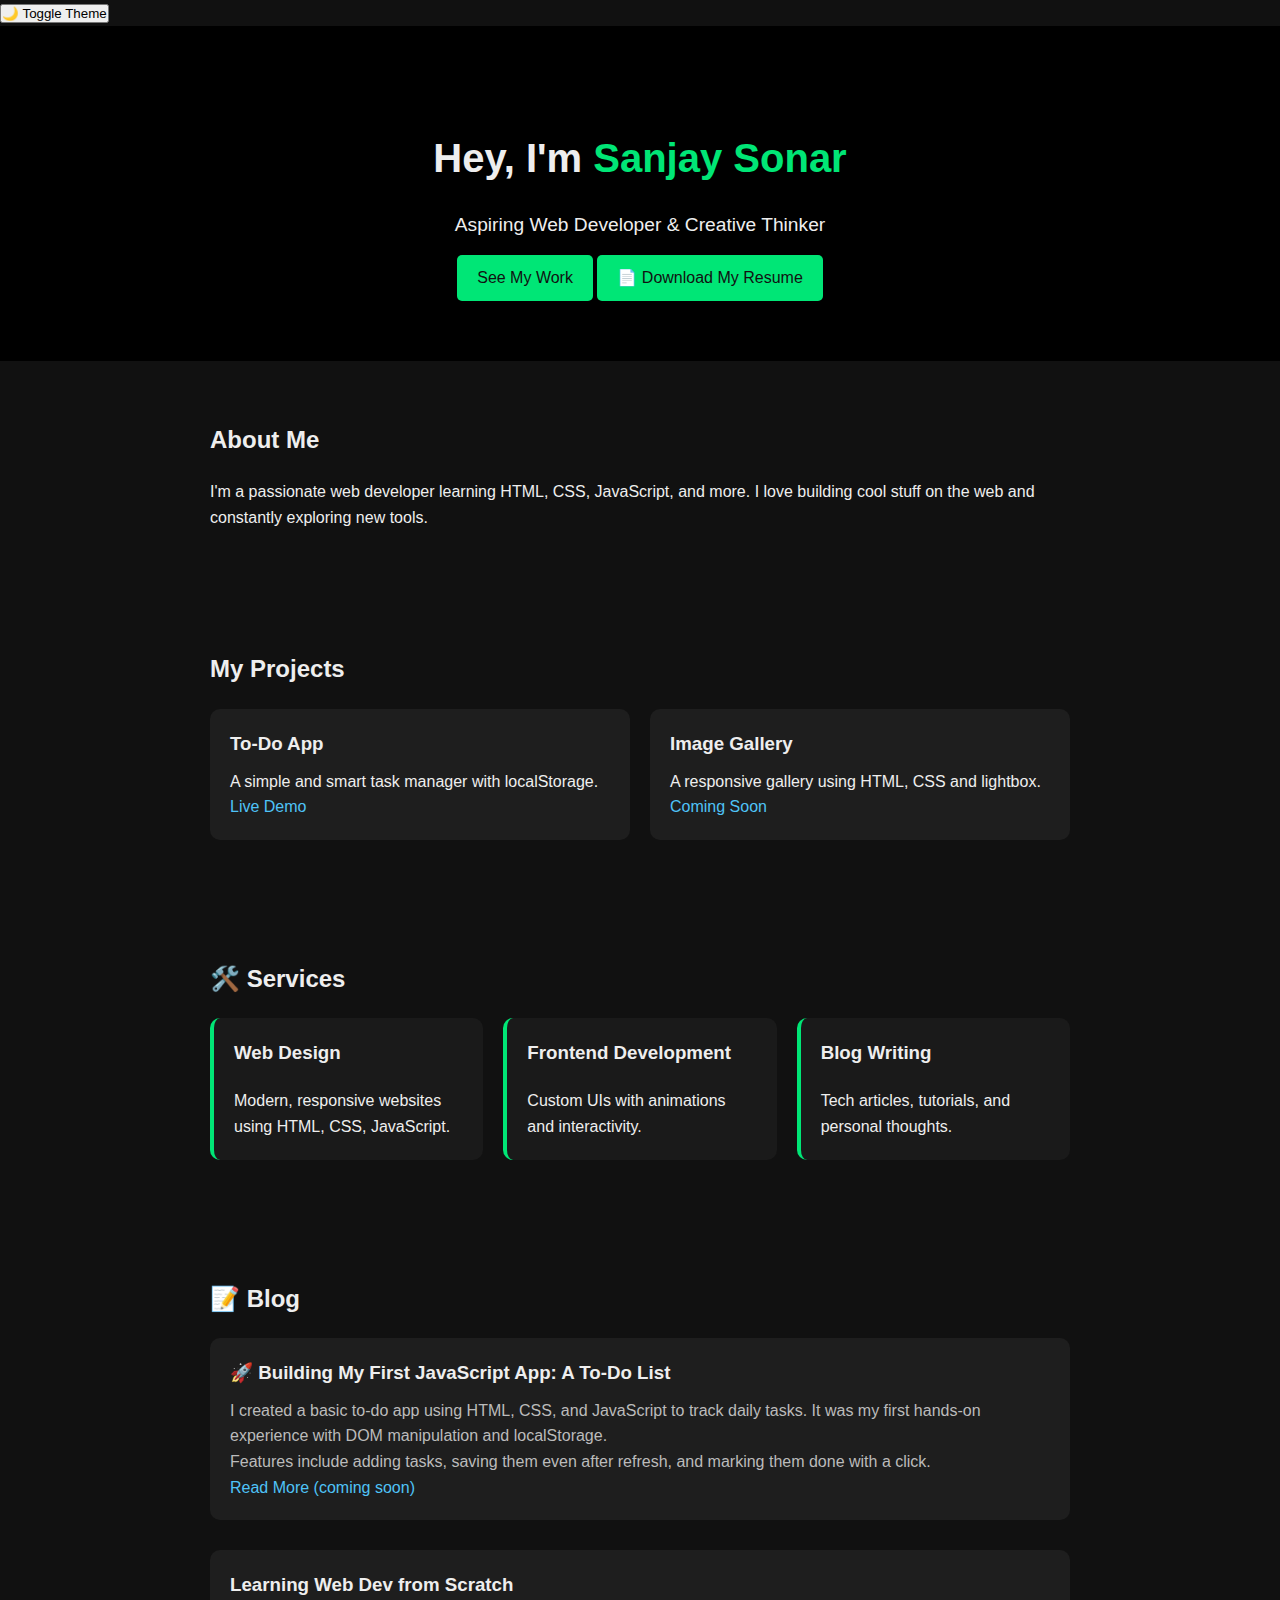
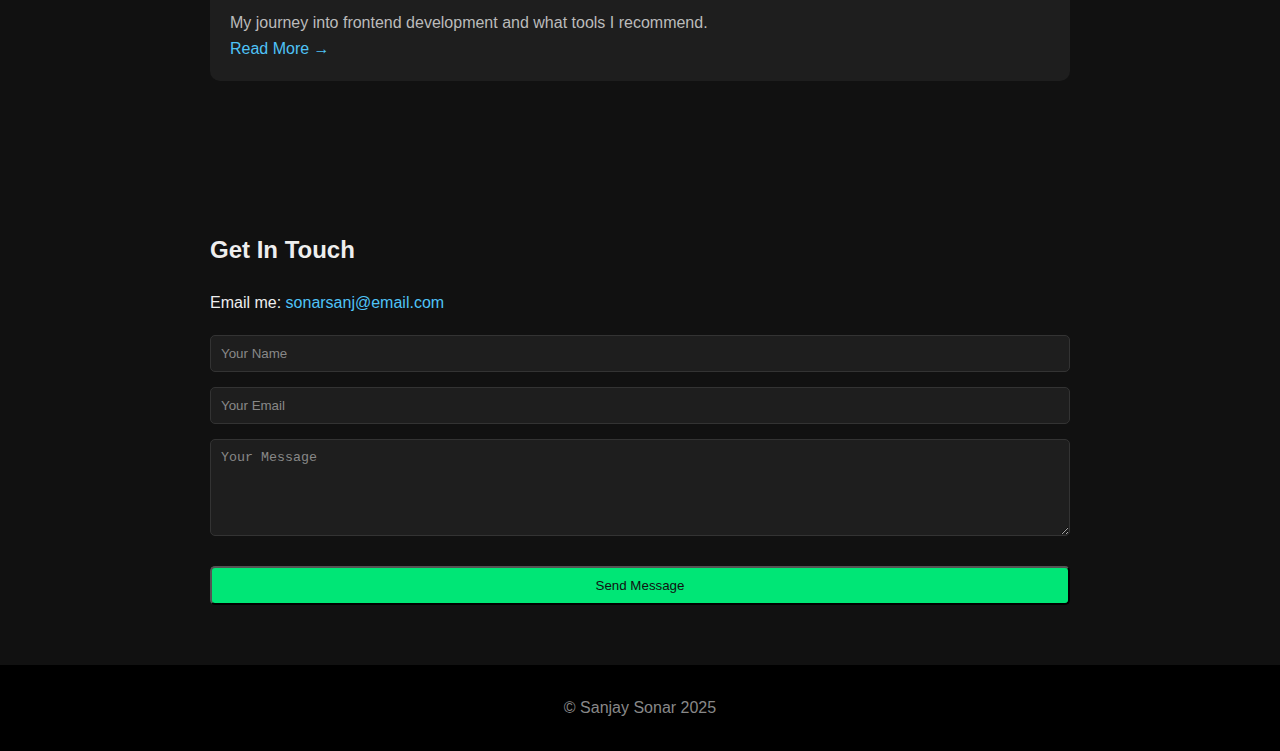
==== index.html @ 26059130 "Update index.html" ====
<!DOCTYPE html>
<html lang="en">
<head>
  <meta charset="UTF-8" />
  <meta name="viewport" content="width=device-width, initial-scale=1.0" />
  <title>Sanjay Sonar | Portfolio</title>
  <link rel="stylesheet" href="style.css" />
</head>
<body>
  <button id="theme-toggle">🌙 Toggle Theme</button>

  <!-- 🔥 Hero Section -->
  <header class="hero">
    <h1>Hey, I'm <span class="highlight">Sanjay Sonar</span></h1>
    <p>Aspiring Web Developer & Creative Thinker</p>
    <a href="#projects" class="btn">See My Work</a>
    <a href="file:///C:/Users/suzay/Downloads/My%20resume.pdf" class="btn" download>📄 Download My Resume</a>
  </header>

  <!-- 🧑‍💻 About Section -->
  <section id="about" class="section">
    <h2>About Me</h2>
    <p>
      I'm a passionate web developer learning HTML, CSS, JavaScript, and more. I love building cool stuff on the web and constantly exploring new tools.
    </p>
  </section>

  <!-- 💼 Projects Section -->
  <section id="projects" class="section">
    <h2>My Projects</h2>
    <div class="project-grid">
      <div class="project-card">
        <h3>To-Do App</h3>
        <p>A simple and smart task manager with localStorage.</p>
        <a href="todo-app/index.html" target="_blank">Live Demo</a>
      </div>
      <div class="project-card">
        <h3>Image Gallery</h3>
        <p>A responsive gallery using HTML, CSS and lightbox.</p>
        <a href="#">Coming Soon</a>
      </div>
    </div>
  </section>

  <!-- 🛠️ Services Section -->
  <section id="services" class="section">
    <h2>🛠️ Services</h2>
    <div class="services">
      <div class="service-card">
        <h3>Web Design</h3>
        <p>Modern, responsive websites using HTML, CSS, JavaScript.</p>
      </div>
      <div class="service-card">
        <h3>Frontend Development</h3>
        <p>Custom UIs with animations and interactivity.</p>
      </div>
      <div class="service-card">
        <h3>Blog Writing</h3>
        <p>Tech articles, tutorials, and personal thoughts.</p>
      </div>
    </div>
  </section>

  <!-- 📝 Blog Section -->
  <section id="blog" class="section">
    <h2>📝 Blog</h2>

    <div class="blog-post">
      <h3>🚀 Building My First JavaScript App: A To-Do List</h3>
      <p>
        I created a basic to-do app using HTML, CSS, and JavaScript to track daily tasks. It was my first hands-on experience with DOM manipulation and localStorage.
      </p>
      <p>
        Features include adding tasks, saving them even after refresh, and marking them done with a click.
      </p>
      <a href="#">Read More (coming soon)</a>
    </div>

    <div class="blog-post">
      <h3>Learning Web Dev from Scratch</h3>
      <p>My journey into frontend development and what tools I recommend.</p>
      <a href="#">Read More →</a>
    </div>
  </section>

  <!-- 📬 Contact Section -->
  <section id="contact" class="section">
    <h2>Get In Touch</h2>
    <p>Email me: <a href="mailto:sonarsanj@email.com">sonarsanj@email.com</a></p>
    <form action="https://formsubmit.co/sonarsanj@email.com" method="POST">
      <input type="text" name="name" placeholder="Your Name" required>
      <input type="email" name="email" placeholder="Your Email" required>
      <textarea name="message" placeholder="Your Message" rows="5" required></textarea>
      <button type="submit" class="btn">Send Message</button>
    </form>
  </section>

  <!-- Footer -->
  <footer>
    <p>© Sanjay Sonar 2025</p>
  </footer>

  <!-- 🔄 Dark Mode Script -->
  <script>
    const toggleBtn = document.getElementById("theme-toggle");
    toggleBtn.addEventListener("click", () => {
      document.body.classList.toggle("dark-mode");
    });
  </script>
</body>
</html>
---- style.css ----
/* Reset & Base Styles */
* {
  margin: 0;
  padding: 0;
  box-sizing: border-box;
}
body {
  font-family: 'Segoe UI', sans-serif;
  background-color: #111;
  color: #eee;
  line-height: 1.6;
}
a {
  color: #4fc3f7;
  text-decoration: none;
}
a:hover {
  color: #81d4fa;
}

/* Reusable Classes */
.section {
  padding: 60px 20px;
  max-width: 900px;
  margin: auto;
}
h1, h2, h3 {
  margin-bottom: 20px;
}
.highlight {
  color: #00e676;
}
.btn {
  display: inline-block;
  background: #00e676;
  color: #111;
  padding: 10px 20px;
  border-radius: 5px;
  margin-top: 15px;
}
.btn:hover {
  background: #1de9b6;
}

/* Hero Section */
.hero {
  text-align: center;
  padding: 100px 20px 60px;
  background: #000;
}
.hero h1 {
  font-size: 2.5rem;
}
.hero p {
  font-size: 1.2rem;
  margin-top: 10px;
}

/* Project Section */
.project-grid {
  display: grid;
  gap: 20px;
  grid-template-columns: repeat(auto-fit, minmax(250px, 1fr));
}
.project-card {
  background: #1e1e1e;
  padding: 20px;
  border-radius: 10px;
  transition: 0.3s ease;
}
.project-card:hover {
  background: #2e2e2e;
}
.project-card h3 {
  margin-bottom: 10px;
}

/* Services Section */
.services {
  display: grid;
  gap: 20px;
  grid-template-columns: repeat(auto-fit, minmax(250px, 1fr));
}
.service-card {
  background: #1a1a1a;
  padding: 20px;
  border-radius: 10px;
  border-left: 4px solid #00e676;
}

/* Blog Section */
.blog-post {
  margin-bottom: 30px;
  padding: 20px;
  background: #1e1e1e;
  border-radius: 10px;
}
.blog-post h3 {
  margin-bottom: 10px;
}
.blog-post p {
  color: #bbb;
}

/* Contact + Footer */
footer {
  background: #000;
  padding: 30px;
  text-align: center;
  color: #888;
}
form {
  display: flex;
  flex-direction: column;
  gap: 15px;
  margin-top: 20px;
}
input, textarea {
  padding: 10px;
  background: #1e1e1e;
  color: #fff;
  border: 1px solid #333;
  border-radius: 5px;
}
input::placeholder, textarea::placeholder {
  color: #888;
}
body.dark-mode {
  background-color: #111;
  color: #eee;
}

.dark-mode a {
  color: #4fc3f7;
}

.dark-mode .btn {
  background-color: #333;
  color: white;
}

.dark-mode .project-card,
.dark-mode .service-card,
.dark-mode .blog-post {
  background-color: #222;
  border-color: #333;
}
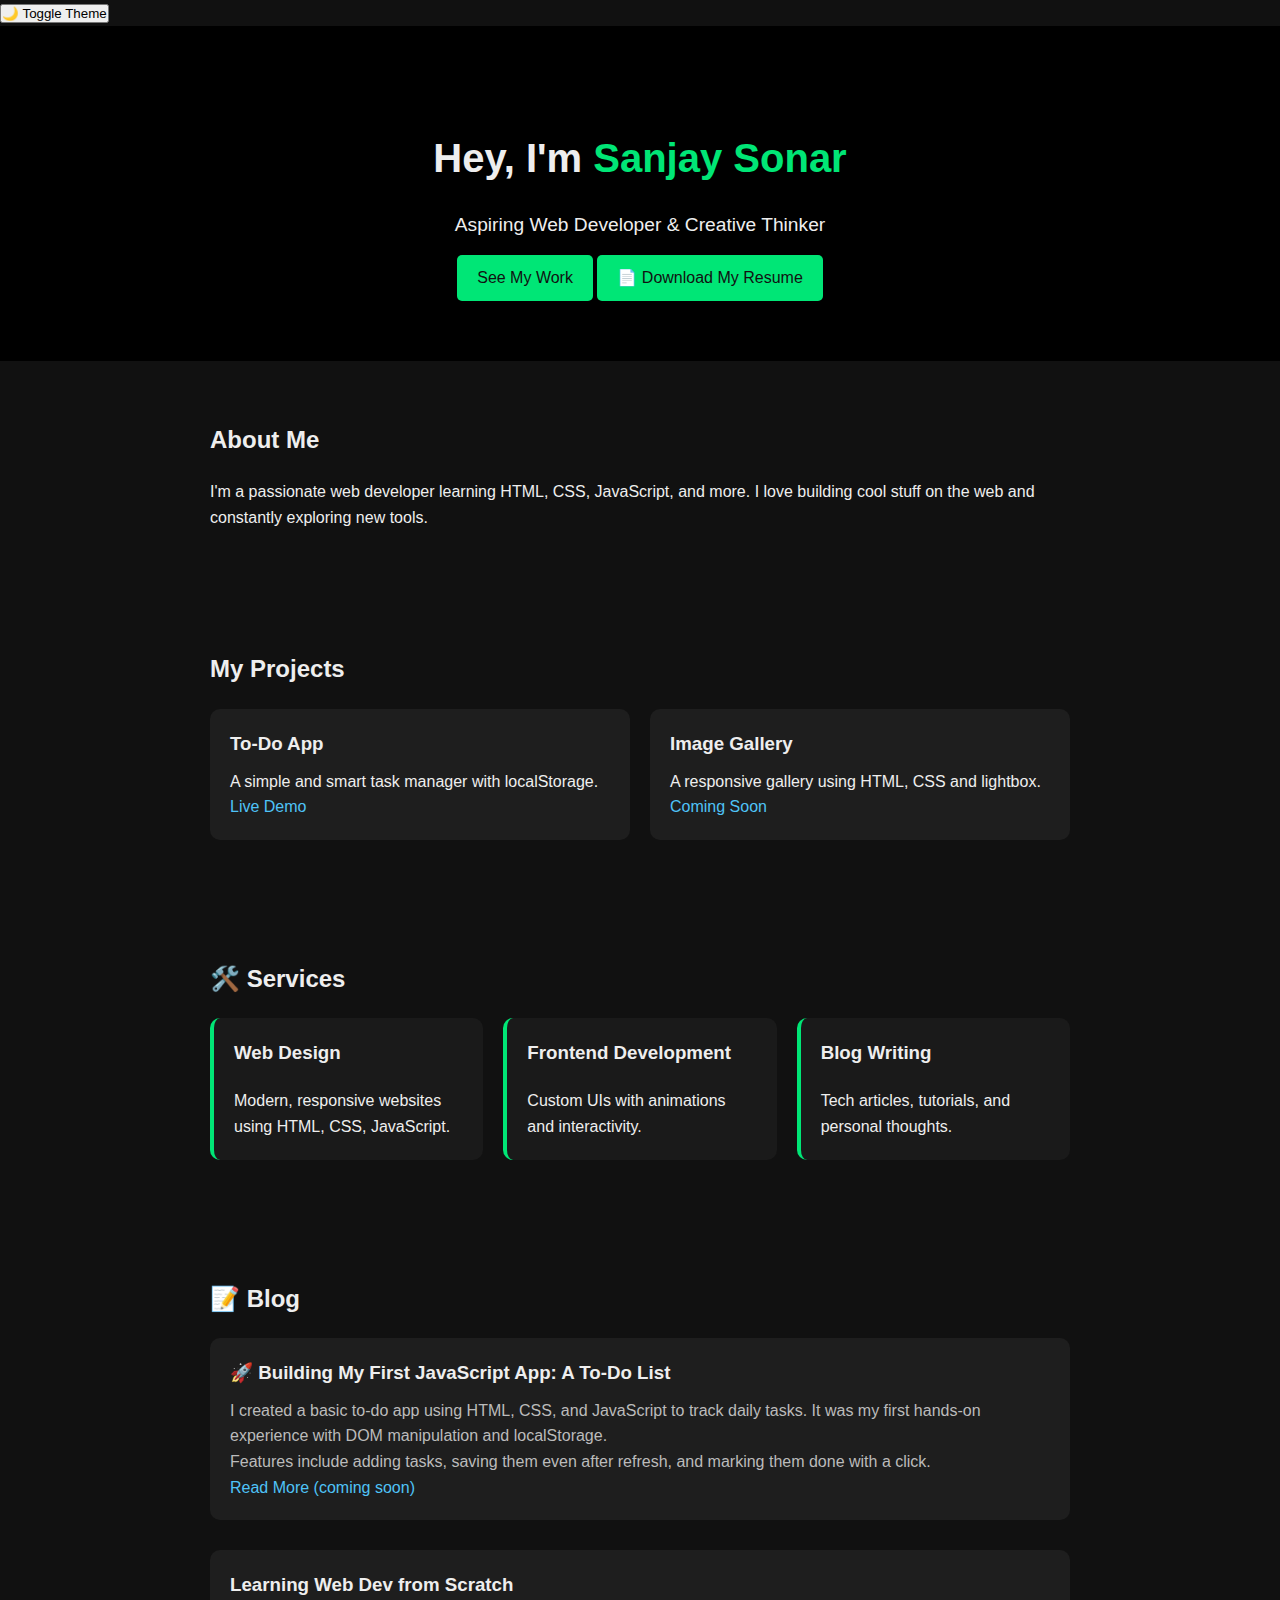
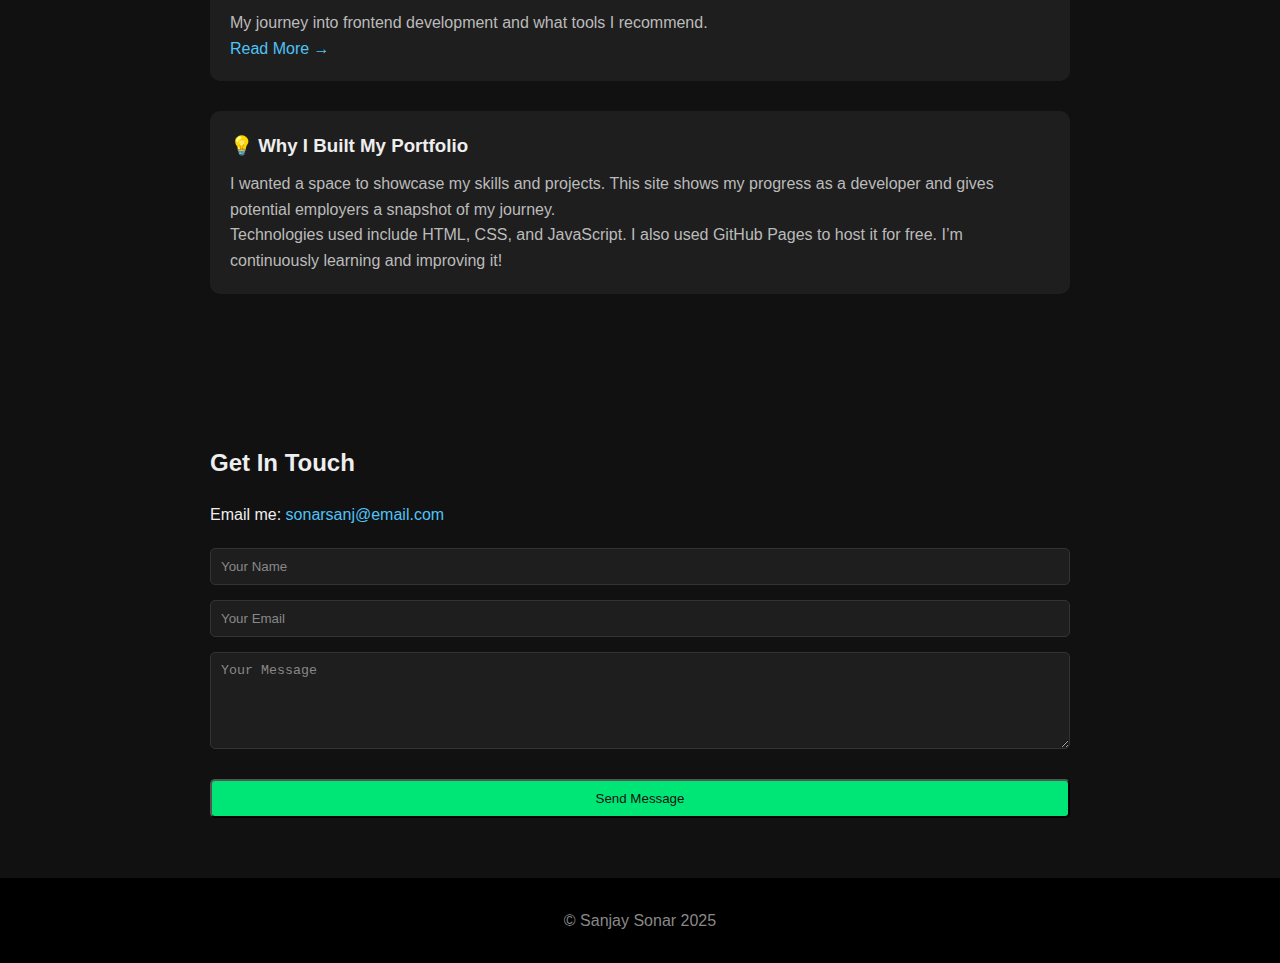
==== commit 7334d659: "Update index.html" ====
--- a/index.html
+++ b/index.html
@@ -81,6 +81,16 @@
       <p>My journey into frontend development and what tools I recommend.</p>
       <a href="#">Read More →</a>
     </div>
+    <div class="blog-post">
+  <h3>💡 Why I Built My Portfolio</h3>
+  <p>
+    I wanted a space to showcase my skills and projects. This site shows my progress as a developer and gives potential employers a snapshot of my journey.
+  </p>
+  <p>
+    Technologies used include HTML, CSS, and JavaScript. I also used GitHub Pages to host it for free. I’m continuously learning and improving it!
+  </p>
+</div>
+
   </section>
 
   <!-- 📬 Contact Section -->
--- a/style.css
+++ b/style.css
@@ -145,3 +145,21 @@
   background-color: #222;
   border-color: #333;
 }
+body.dark-mode {
+  background-color: #121212;
+  color: #f1f1f1;
+}
+.dark-mode a,
+.dark-mode .btn {
+  color: #fff;
+  background-color: #333;
+}
+@media screen and (max-width: 768px) {
+  .section, header, footer {
+    padding: 1rem;
+    text-align: center;
+  }
+  .project-grid, .services {
+    flex-direction: column;
+  }
+}
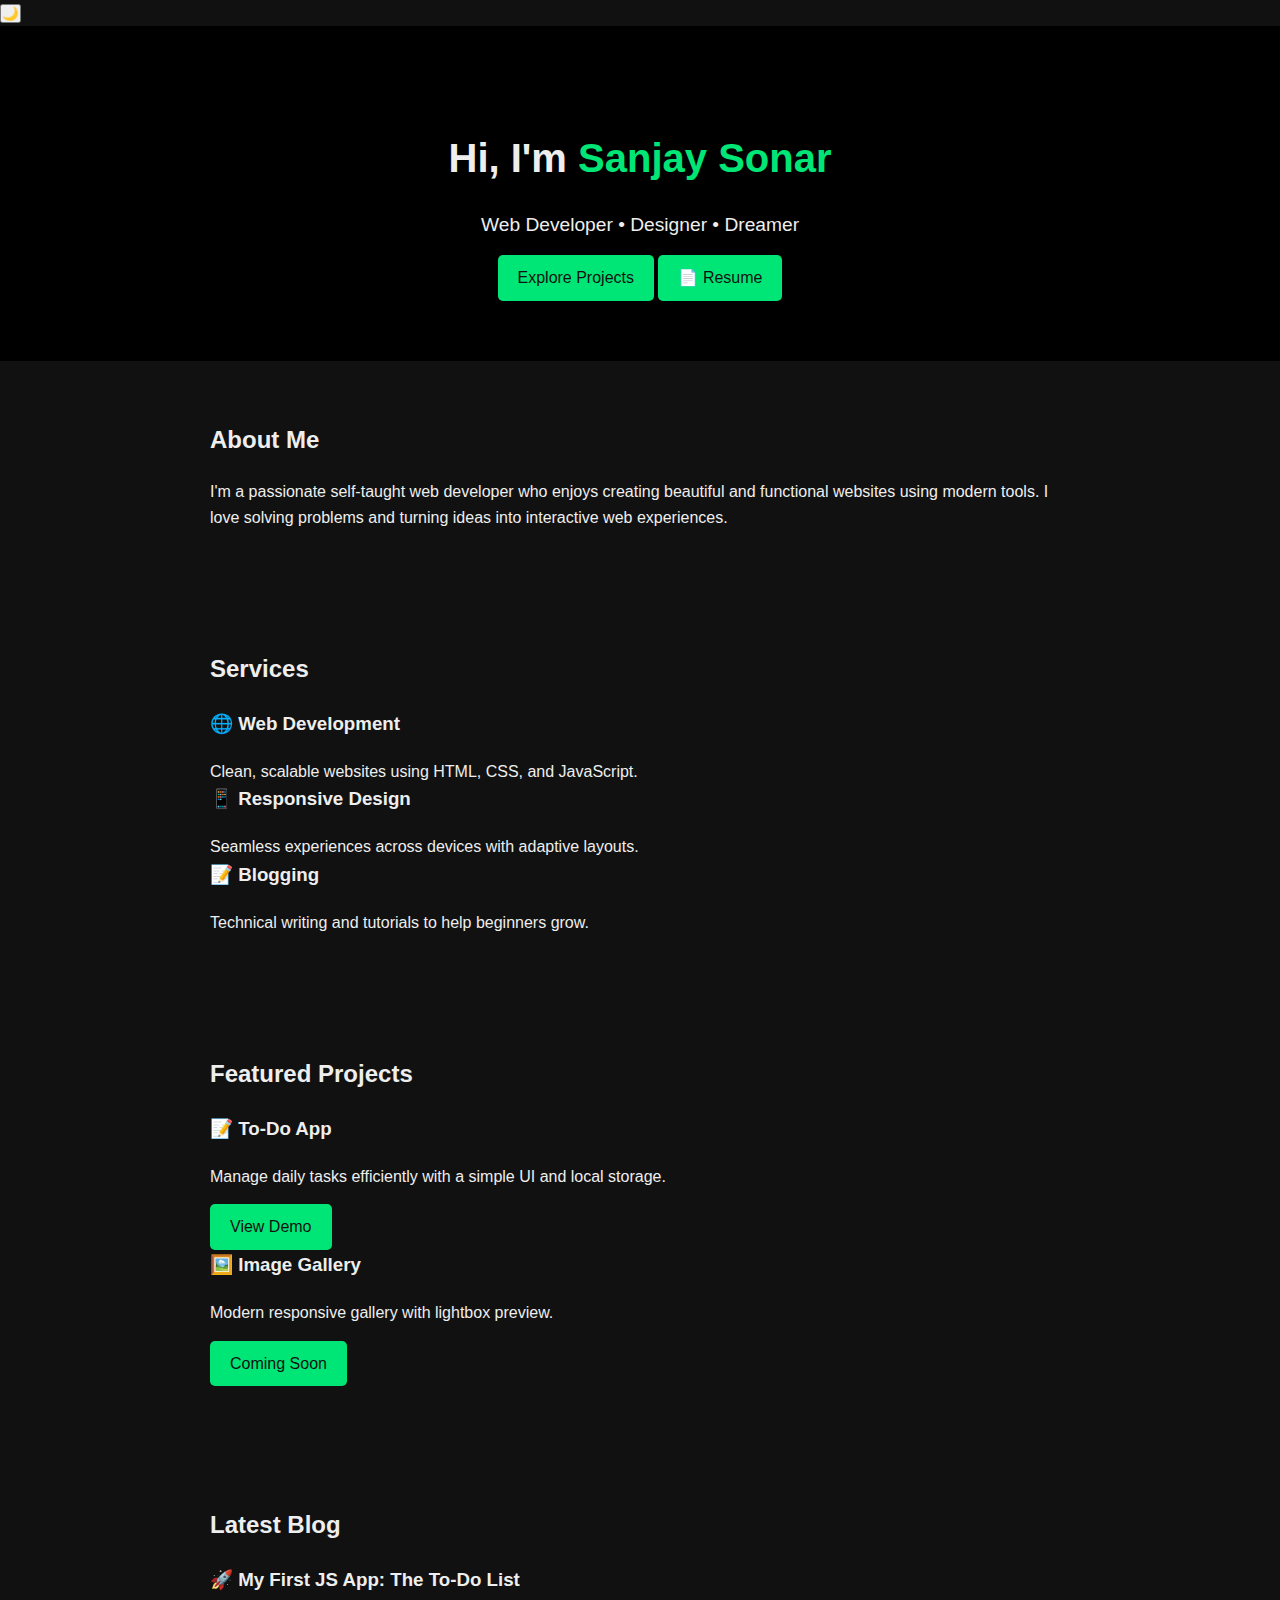
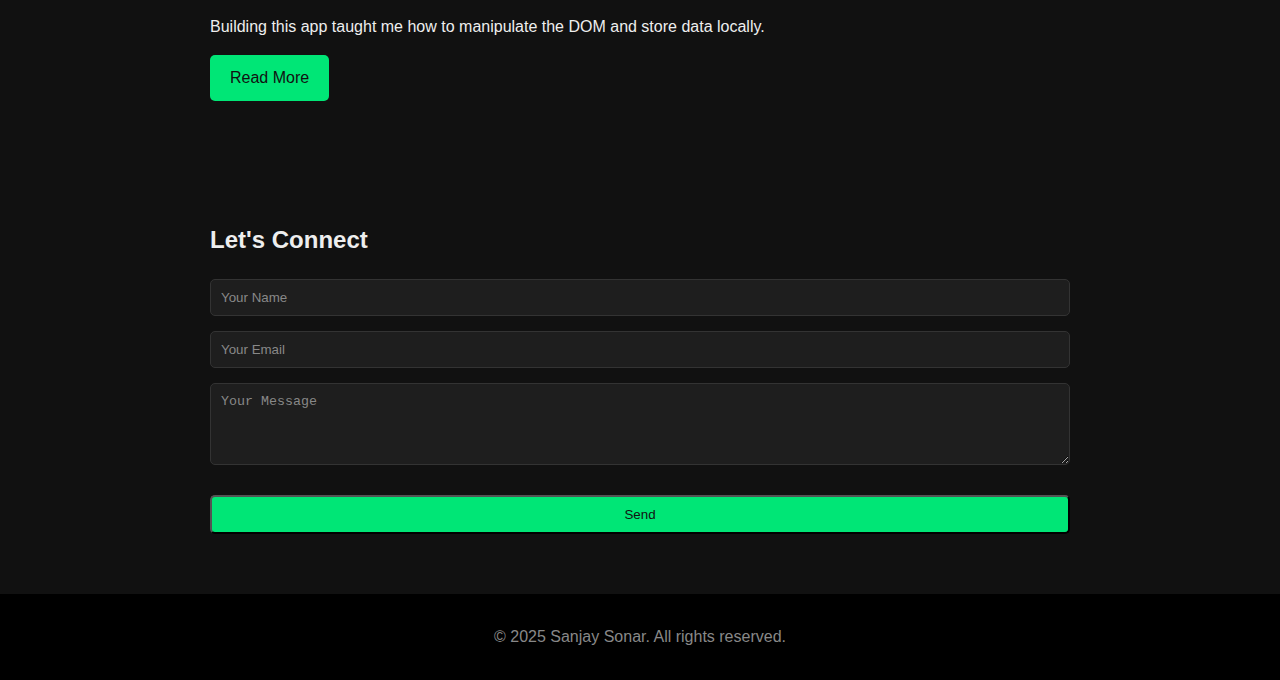
==== commit 6b1d3b70: "Update index.html" ====
--- a/index.html
+++ b/index.html
@@ -7,110 +7,79 @@
   <link rel="stylesheet" href="style.css" />
 </head>
 <body>
-  <button id="theme-toggle">🌙 Toggle Theme</button>
-
-  <!-- 🔥 Hero Section -->
+  <button id="theme-toggle">🌙</button>
+  
   <header class="hero">
-    <h1>Hey, I'm <span class="highlight">Sanjay Sonar</span></h1>
-    <p>Aspiring Web Developer & Creative Thinker</p>
-    <a href="#projects" class="btn">See My Work</a>
-    <a href="file:///C:/Users/suzay/Downloads/My%20resume.pdf" class="btn" download>📄 Download My Resume</a>
+    <h1>Hi, I'm <span class="highlight">Sanjay Sonar</span></h1>
+    <p>Web Developer • Designer • Dreamer</p>
+    <div class="hero-btns">
+      <a href="#projects" class="btn">Explore Projects</a>
+      <a href="resume.pdf" class="btn" download>📄 Resume</a>
+    </div>
   </header>
 
-  <!-- 🧑‍💻 About Section -->
   <section id="about" class="section">
     <h2>About Me</h2>
-    <p>
-      I'm a passionate web developer learning HTML, CSS, JavaScript, and more. I love building cool stuff on the web and constantly exploring new tools.
-    </p>
+    <p>I'm a passionate self-taught web developer who enjoys creating beautiful and functional websites using modern tools. I love solving problems and turning ideas into interactive web experiences.</p>
   </section>
 
-  <!-- 💼 Projects Section -->
-  <section id="projects" class="section">
-    <h2>My Projects</h2>
-    <div class="project-grid">
-      <div class="project-card">
-        <h3>To-Do App</h3>
-        <p>A simple and smart task manager with localStorage.</p>
-        <a href="todo-app/index.html" target="_blank">Live Demo</a>
+  <section id="services" class="section">
+    <h2>Services</h2>
+    <div class="grid">
+      <div class="card">
+        <h3>🌐 Web Development</h3>
+        <p>Clean, scalable websites using HTML, CSS, and JavaScript.</p>
       </div>
-      <div class="project-card">
-        <h3>Image Gallery</h3>
-        <p>A responsive gallery using HTML, CSS and lightbox.</p>
-        <a href="#">Coming Soon</a>
+      <div class="card">
+        <h3>📱 Responsive Design</h3>
+        <p>Seamless experiences across devices with adaptive layouts.</p>
+      </div>
+      <div class="card">
+        <h3>📝 Blogging</h3>
+        <p>Technical writing and tutorials to help beginners grow.</p>
       </div>
     </div>
   </section>
 
-  <!-- 🛠️ Services Section -->
-  <section id="services" class="section">
-    <h2>🛠️ Services</h2>
-    <div class="services">
-      <div class="service-card">
-        <h3>Web Design</h3>
-        <p>Modern, responsive websites using HTML, CSS, JavaScript.</p>
+  <section id="projects" class="section">
+    <h2>Featured Projects</h2>
+    <div class="grid">
+      <div class="card">
+        <h3>📝 To-Do App</h3>
+        <p>Manage daily tasks efficiently with a simple UI and local storage.</p>
+        <a href="#" class="btn small">View Demo</a>
       </div>
-      <div class="service-card">
-        <h3>Frontend Development</h3>
-        <p>Custom UIs with animations and interactivity.</p>
-      </div>
-      <div class="service-card">
-        <h3>Blog Writing</h3>
-        <p>Tech articles, tutorials, and personal thoughts.</p>
+      <div class="card">
+        <h3>🖼️ Image Gallery</h3>
+        <p>Modern responsive gallery with lightbox preview.</p>
+        <a href="#" class="btn small">Coming Soon</a>
       </div>
     </div>
   </section>
 
-  <!-- 📝 Blog Section -->
   <section id="blog" class="section">
-    <h2>📝 Blog</h2>
-
-    <div class="blog-post">
-      <h3>🚀 Building My First JavaScript App: A To-Do List</h3>
-      <p>
-        I created a basic to-do app using HTML, CSS, and JavaScript to track daily tasks. It was my first hands-on experience with DOM manipulation and localStorage.
-      </p>
-      <p>
-        Features include adding tasks, saving them even after refresh, and marking them done with a click.
-      </p>
-      <a href="#">Read More (coming soon)</a>
+    <h2>Latest Blog</h2>
+    <div class="card">
+      <h3>🚀 My First JS App: The To-Do List</h3>
+      <p>Building this app taught me how to manipulate the DOM and store data locally.</p>
+      <a href="#" class="btn small">Read More</a>
     </div>
-
-    <div class="blog-post">
-      <h3>Learning Web Dev from Scratch</h3>
-      <p>My journey into frontend development and what tools I recommend.</p>
-      <a href="#">Read More →</a>
-    </div>
-    <div class="blog-post">
-  <h3>💡 Why I Built My Portfolio</h3>
-  <p>
-    I wanted a space to showcase my skills and projects. This site shows my progress as a developer and gives potential employers a snapshot of my journey.
-  </p>
-  <p>
-    Technologies used include HTML, CSS, and JavaScript. I also used GitHub Pages to host it for free. I’m continuously learning and improving it!
-  </p>
-</div>
-
   </section>
 
-  <!-- 📬 Contact Section -->
   <section id="contact" class="section">
-    <h2>Get In Touch</h2>
-    <p>Email me: <a href="mailto:sonarsanj@email.com">sonarsanj@email.com</a></p>
+    <h2>Let's Connect</h2>
     <form action="https://formsubmit.co/sonarsanj@email.com" method="POST">
       <input type="text" name="name" placeholder="Your Name" required>
       <input type="email" name="email" placeholder="Your Email" required>
-      <textarea name="message" placeholder="Your Message" rows="5" required></textarea>
-      <button type="submit" class="btn">Send Message</button>
+      <textarea name="message" placeholder="Your Message" rows="4" required></textarea>
+      <button type="submit" class="btn">Send</button>
     </form>
   </section>
 
-  <!-- Footer -->
   <footer>
-    <p>© Sanjay Sonar 2025</p>
+    <p>&copy; 2025 Sanjay Sonar. All rights reserved.</p>
   </footer>
 
-  <!-- 🔄 Dark Mode Script -->
   <script>
     const toggleBtn = document.getElementById("theme-toggle");
     toggleBtn.addEventListener("click", () => {
--- a/style.css
+++ b/style.css
@@ -1,35 +1,45 @@
-/* Reset & Base Styles */
+/* 🌐 Reset & Base Styles */
 * {
   margin: 0;
   padding: 0;
   box-sizing: border-box;
 }
+
+html {
+  scroll-behavior: smooth;
+}
+
 body {
   font-family: 'Segoe UI', sans-serif;
   background-color: #111;
   color: #eee;
   line-height: 1.6;
 }
+
 a {
   color: #4fc3f7;
   text-decoration: none;
 }
+
 a:hover {
   color: #81d4fa;
 }
 
-/* Reusable Classes */
+/* 🧩 Reusable Classes */
 .section {
   padding: 60px 20px;
   max-width: 900px;
   margin: auto;
 }
+
 h1, h2, h3 {
   margin-bottom: 20px;
 }
+
 .highlight {
   color: #00e676;
 }
+
 .btn {
   display: inline-block;
   background: #00e676;
@@ -37,84 +47,109 @@
   padding: 10px 20px;
   border-radius: 5px;
   margin-top: 15px;
-}
+  transition: all 0.3s ease;
+}
+
 .btn:hover {
   background: #1de9b6;
-}
-
-/* Hero Section */
+  transform: scale(1.05);
+  box-shadow: 0 5px 15px rgba(0,0,0,0.2);
+}
+
+/* 🔥 Hero Section */
 .hero {
   text-align: center;
   padding: 100px 20px 60px;
   background: #000;
 }
+
 .hero h1 {
   font-size: 2.5rem;
 }
+
 .hero p {
   font-size: 1.2rem;
   margin-top: 10px;
 }
 
-/* Project Section */
+/* 💼 Project Section */
 .project-grid {
   display: grid;
   gap: 20px;
   grid-template-columns: repeat(auto-fit, minmax(250px, 1fr));
 }
+
 .project-card {
   background: #1e1e1e;
   padding: 20px;
   border-radius: 10px;
-  transition: 0.3s ease;
-}
+  transition: transform 0.3s ease;
+}
+
 .project-card:hover {
   background: #2e2e2e;
-}
+  transform: translateY(-5px);
+}
+
 .project-card h3 {
   margin-bottom: 10px;
 }
 
-/* Services Section */
+/* 🛠️ Services Section */
 .services {
   display: grid;
   gap: 20px;
   grid-template-columns: repeat(auto-fit, minmax(250px, 1fr));
 }
+
 .service-card {
   background: #1a1a1a;
   padding: 20px;
   border-radius: 10px;
   border-left: 4px solid #00e676;
-}
-
-/* Blog Section */
+  transition: transform 0.3s ease;
+}
+
+.service-card:hover {
+  transform: translateY(-5px);
+}
+
+/* 📝 Blog Section */
 .blog-post {
   margin-bottom: 30px;
   padding: 20px;
   background: #1e1e1e;
   border-radius: 10px;
-}
+  transition: transform 0.3s ease;
+}
+
+.blog-post:hover {
+  transform: translateY(-5px);
+}
+
 .blog-post h3 {
   margin-bottom: 10px;
 }
+
 .blog-post p {
   color: #bbb;
 }
 
-/* Contact + Footer */
+/* 📬 Contact + Footer */
 footer {
   background: #000;
   padding: 30px;
   text-align: center;
   color: #888;
 }
+
 form {
   display: flex;
   flex-direction: column;
   gap: 15px;
   margin-top: 20px;
 }
+
 input, textarea {
   padding: 10px;
   background: #1e1e1e;
@@ -122,44 +157,48 @@
   border: 1px solid #333;
   border-radius: 5px;
 }
+
 input::placeholder, textarea::placeholder {
   color: #888;
 }
-body.dark-mode {
-  background-color: #111;
-  color: #eee;
-}
-
-.dark-mode a {
-  color: #4fc3f7;
-}
-
-.dark-mode .btn {
-  background-color: #333;
-  color: white;
-}
-
-.dark-mode .project-card,
-.dark-mode .service-card,
-.dark-mode .blog-post {
-  background-color: #222;
-  border-color: #333;
-}
+
+/* 🌙 Dark Mode */
 body.dark-mode {
   background-color: #121212;
   color: #f1f1f1;
 }
-.dark-mode a,
+
+.dark-mode a {
+  color: #90caf9;
+}
+
 .dark-mode .btn {
+  background-color: #333;
   color: #fff;
-  background-color: #333;
-}
+}
+
+.dark-mode .project-card,
+.dark-mode .service-card,
+.dark-mode .blog-post,
+.dark-mode input,
+.dark-mode textarea {
+  background-color: #222;
+  border-color: #444;
+}
+
+/* 📱 Responsive Design */
 @media screen and (max-width: 768px) {
-  .section, header, footer {
+  .section,
+  header,
+  footer {
     padding: 1rem;
     text-align: center;
   }
-  .project-grid, .services {
+
+  .project-grid,
+  .services {
+    display: flex;
     flex-direction: column;
+    gap: 20px;
   }
 }
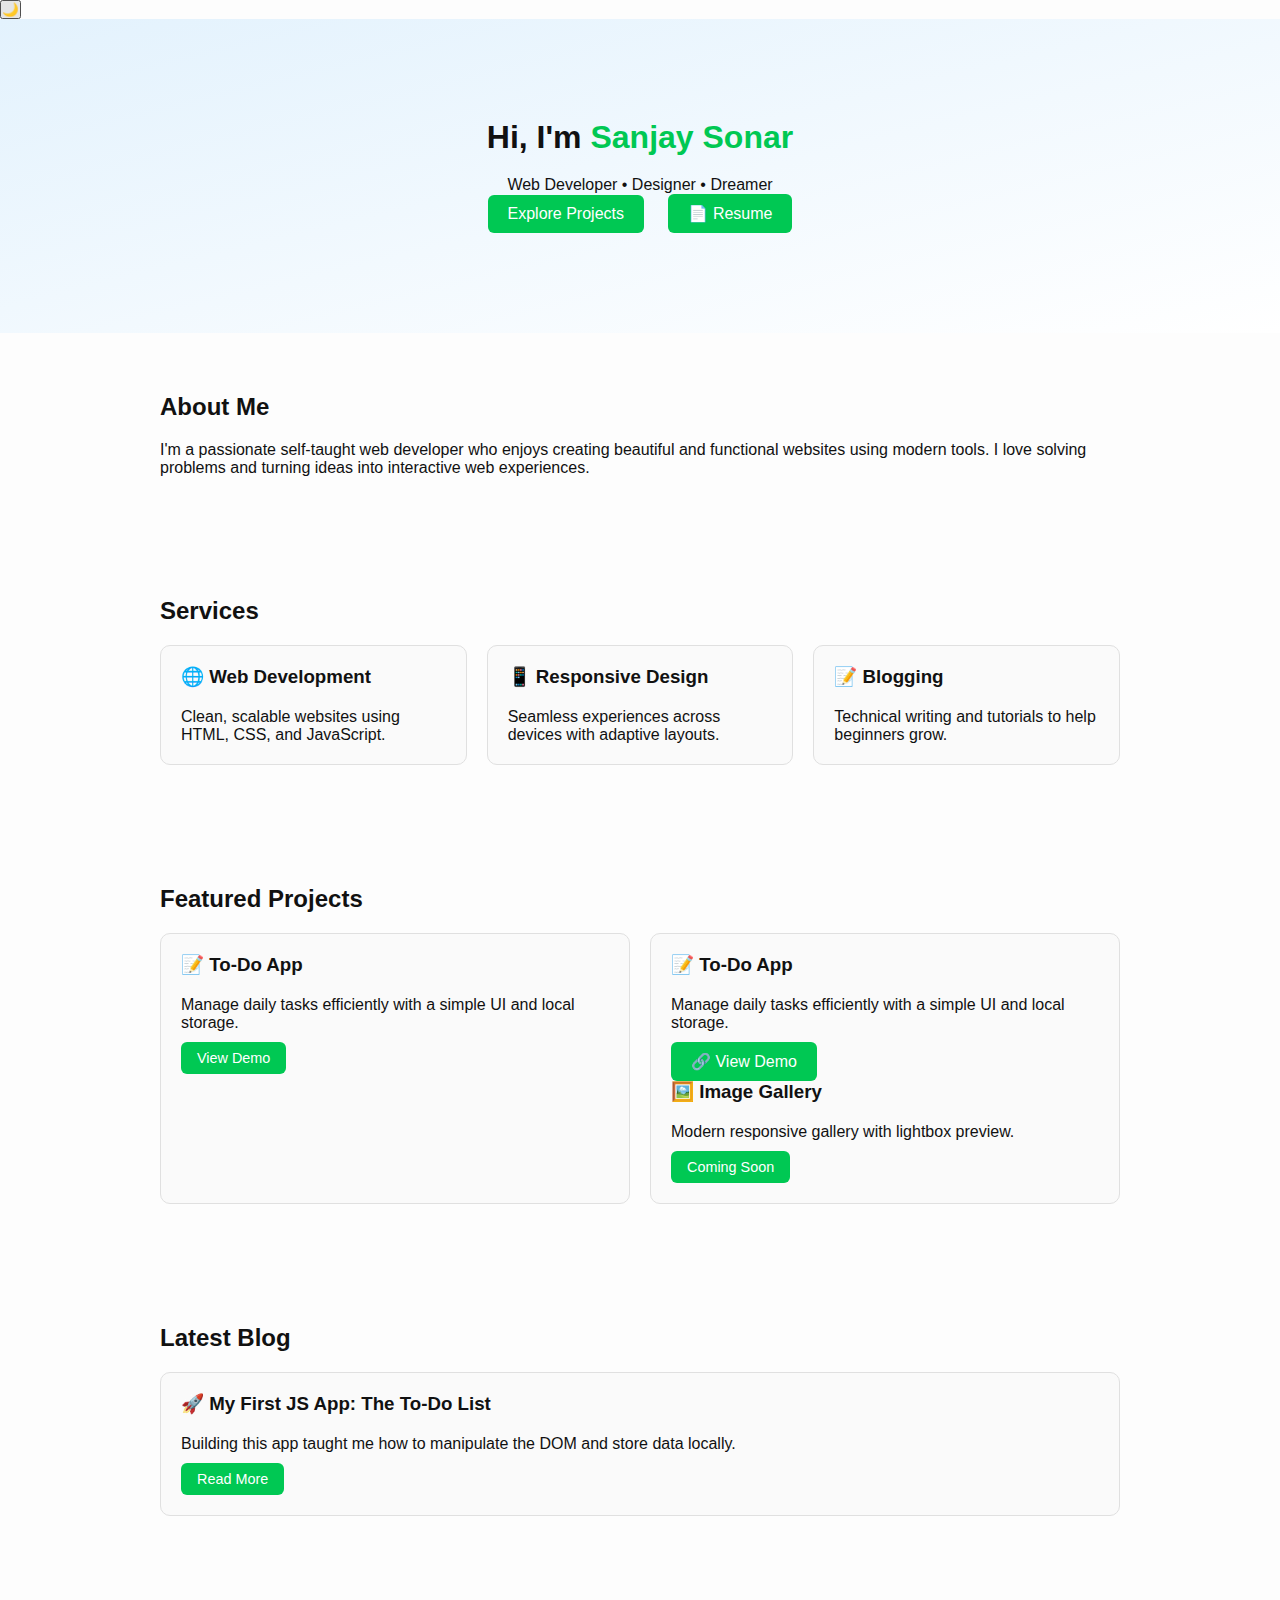
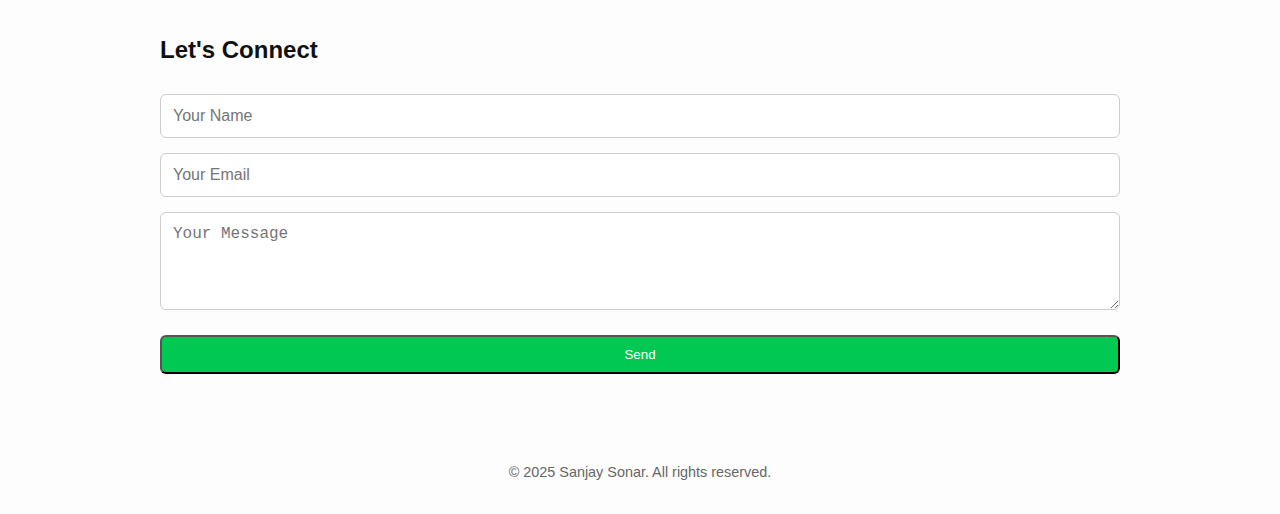
==== commit db1076eb: "Update index.html" ====
--- a/index.html
+++ b/index.html
@@ -50,6 +50,11 @@
         <a href="#" class="btn small">View Demo</a>
       </div>
       <div class="card">
+        <div class="project-card featured">
+  <h3>📝 To-Do App</h3>
+  <p>Manage daily tasks efficiently with a simple UI and local storage.</p>
+  <a href="https://sanjay-sun.github.io/Money/todo-app/" target="_blank" class="btn">🔗 View Demo</a>
+</div>
         <h3>🖼️ Image Gallery</h3>
         <p>Modern responsive gallery with lightbox preview.</p>
         <a href="#" class="btn small">Coming Soon</a>
--- a/style.css
+++ b/style.css
@@ -1,204 +1,147 @@
-/* 🌐 Reset & Base Styles */
+/* === Reset & Base === */
 * {
   margin: 0;
   padding: 0;
   box-sizing: border-box;
 }
-
-html {
-  scroll-behavior: smooth;
+body {
+  font-family: 'Segoe UI', sans-serif;
+  background-color: #fdfdfd;
+  color: #111;
+  transition: background 0.3s ease, color 0.3s ease;
+}
+a {
+  color: #0099ff;
+  text-decoration: none;
+}
+a:hover {
+  text-decoration: underline;
 }
 
-body {
-  font-family: 'Segoe UI', sans-serif;
-  background-color: #111;
-  color: #eee;
-  line-height: 1.6;
+/* === Layout === */
+.section {
+  padding: 60px 20px;
+  max-width: 1000px;
+  margin: auto;
+}
+.grid {
+  display: grid;
+  grid-template-columns: repeat(auto-fit, minmax(250px, 1fr));
+  gap: 20px;
 }
 
-a {
-  color: #4fc3f7;
-  text-decoration: none;
+/* === Typography === */
+h1, h2, h3 {
+  margin-bottom: 20px;
+  font-weight: 700;
+}
+.highlight {
+  color: #00c853;
 }
 
-a:hover {
-  color: #81d4fa;
+/* === Buttons === */
+.btn {
+  display: inline-block;
+  background: #00c853;
+  color: white;
+  padding: 10px 20px;
+  margin-top: 10px;
+  border-radius: 6px;
+  transition: transform 0.2s ease, background 0.3s ease;
+}
+.btn:hover {
+  transform: scale(1.05);
+  background: #00e676;
+}
+.btn.small {
+  padding: 8px 16px;
+  font-size: 0.9rem;
 }
 
-/* 🧩 Reusable Classes */
-.section {
-  padding: 60px 20px;
-  max-width: 900px;
-  margin: auto;
+/* === Hero === */
+.hero {
+  text-align: center;
+  padding: 100px 20px;
+  background: linear-gradient(to bottom right, #e3f2fd, #fff);
+}
+.hero-btns .btn {
+  margin: 0 10px;
 }
 
-h1, h2, h3 {
-  margin-bottom: 20px;
+/* === Card === */
+.card {
+  background: #fafafa;
+  border: 1px solid #e0e0e0;
+  border-radius: 10px;
+  padding: 20px;
+  transition: transform 0.3s ease, box-shadow 0.3s ease;
+}
+.card:hover {
+  transform: translateY(-5px);
+  box-shadow: 0 8px 16px rgba(0,0,0,0.1);
 }
 
-.highlight {
-  color: #00e676;
-}
-
-.btn {
-  display: inline-block;
-  background: #00e676;
-  color: #111;
-  padding: 10px 20px;
-  border-radius: 5px;
-  margin-top: 15px;
-  transition: all 0.3s ease;
-}
-
-.btn:hover {
-  background: #1de9b6;
-  transform: scale(1.05);
-  box-shadow: 0 5px 15px rgba(0,0,0,0.2);
-}
-
-/* 🔥 Hero Section */
-.hero {
-  text-align: center;
-  padding: 100px 20px 60px;
-  background: #000;
-}
-
-.hero h1 {
-  font-size: 2.5rem;
-}
-
-.hero p {
-  font-size: 1.2rem;
-  margin-top: 10px;
-}
-
-/* 💼 Project Section */
-.project-grid {
-  display: grid;
-  gap: 20px;
-  grid-template-columns: repeat(auto-fit, minmax(250px, 1fr));
-}
-
-.project-card {
-  background: #1e1e1e;
-  padding: 20px;
-  border-radius: 10px;
-  transition: transform 0.3s ease;
-}
-
-.project-card:hover {
-  background: #2e2e2e;
-  transform: translateY(-5px);
-}
-
-.project-card h3 {
-  margin-bottom: 10px;
-}
-
-/* 🛠️ Services Section */
-.services {
-  display: grid;
-  gap: 20px;
-  grid-template-columns: repeat(auto-fit, minmax(250px, 1fr));
-}
-
-.service-card {
-  background: #1a1a1a;
-  padding: 20px;
-  border-radius: 10px;
-  border-left: 4px solid #00e676;
-  transition: transform 0.3s ease;
-}
-
-.service-card:hover {
-  transform: translateY(-5px);
-}
-
-/* 📝 Blog Section */
-.blog-post {
-  margin-bottom: 30px;
-  padding: 20px;
-  background: #1e1e1e;
-  border-radius: 10px;
-  transition: transform 0.3s ease;
-}
-
-.blog-post:hover {
-  transform: translateY(-5px);
-}
-
-.blog-post h3 {
-  margin-bottom: 10px;
-}
-
-.blog-post p {
-  color: #bbb;
-}
-
-/* 📬 Contact + Footer */
-footer {
-  background: #000;
-  padding: 30px;
-  text-align: center;
-  color: #888;
-}
-
+/* === Form === */
 form {
   display: flex;
   flex-direction: column;
   gap: 15px;
-  margin-top: 20px;
+  margin-top: 30px;
+}
+input, textarea {
+  padding: 12px;
+  border-radius: 6px;
+  border: 1px solid #ccc;
+  font-size: 1rem;
+}
+input:focus, textarea:focus {
+  border-color: #00c853;
+  outline: none;
 }
 
-input, textarea {
-  padding: 10px;
-  background: #1e1e1e;
-  color: #fff;
-  border: 1px solid #333;
-  border-radius: 5px;
+/* === Footer === */
+footer {
+  text-align: center;
+  padding: 30px;
+  font-size: 0.9rem;
+  color: #666;
 }
 
-input::placeholder, textarea::placeholder {
-  color: #888;
-}
-
-/* 🌙 Dark Mode */
+/* === Dark Mode === */
 body.dark-mode {
   background-color: #121212;
-  color: #f1f1f1;
+  color: #e0e0e0;
 }
-
-.dark-mode a {
-  color: #90caf9;
+.dark-mode .card {
+  background-color: #1e1e1e;
+  border-color: #333;
 }
-
 .dark-mode .btn {
   background-color: #333;
   color: #fff;
 }
-
-.dark-mode .project-card,
-.dark-mode .service-card,
-.dark-mode .blog-post,
 .dark-mode input,
 .dark-mode textarea {
-  background-color: #222;
-  border-color: #444;
+  background: #2c2c2c;
+  color: #f1f1f1;
+  border: 1px solid #444;
 }
 
-/* 📱 Responsive Design */
-@media screen and (max-width: 768px) {
-  .section,
-  header,
-  footer {
-    padding: 1rem;
-    text-align: center;
+/* === Responsive === */
+@media screen and (max-width: 600px) {
+  .hero h1 {
+    font-size: 1.8rem;
   }
-
-  .project-grid,
-  .services {
-    display: flex;
-    flex-direction: column;
-    gap: 20px;
+  .btn {
+    margin-top: 10px;
+  }
+  .hero-btns .btn {
+    display: block;
+    margin: 10px auto;
   }
 }
+.btn.clicked {
+  transform: scale(0.95);
+  box-shadow: 0 0 15px #00e676;
+}
+
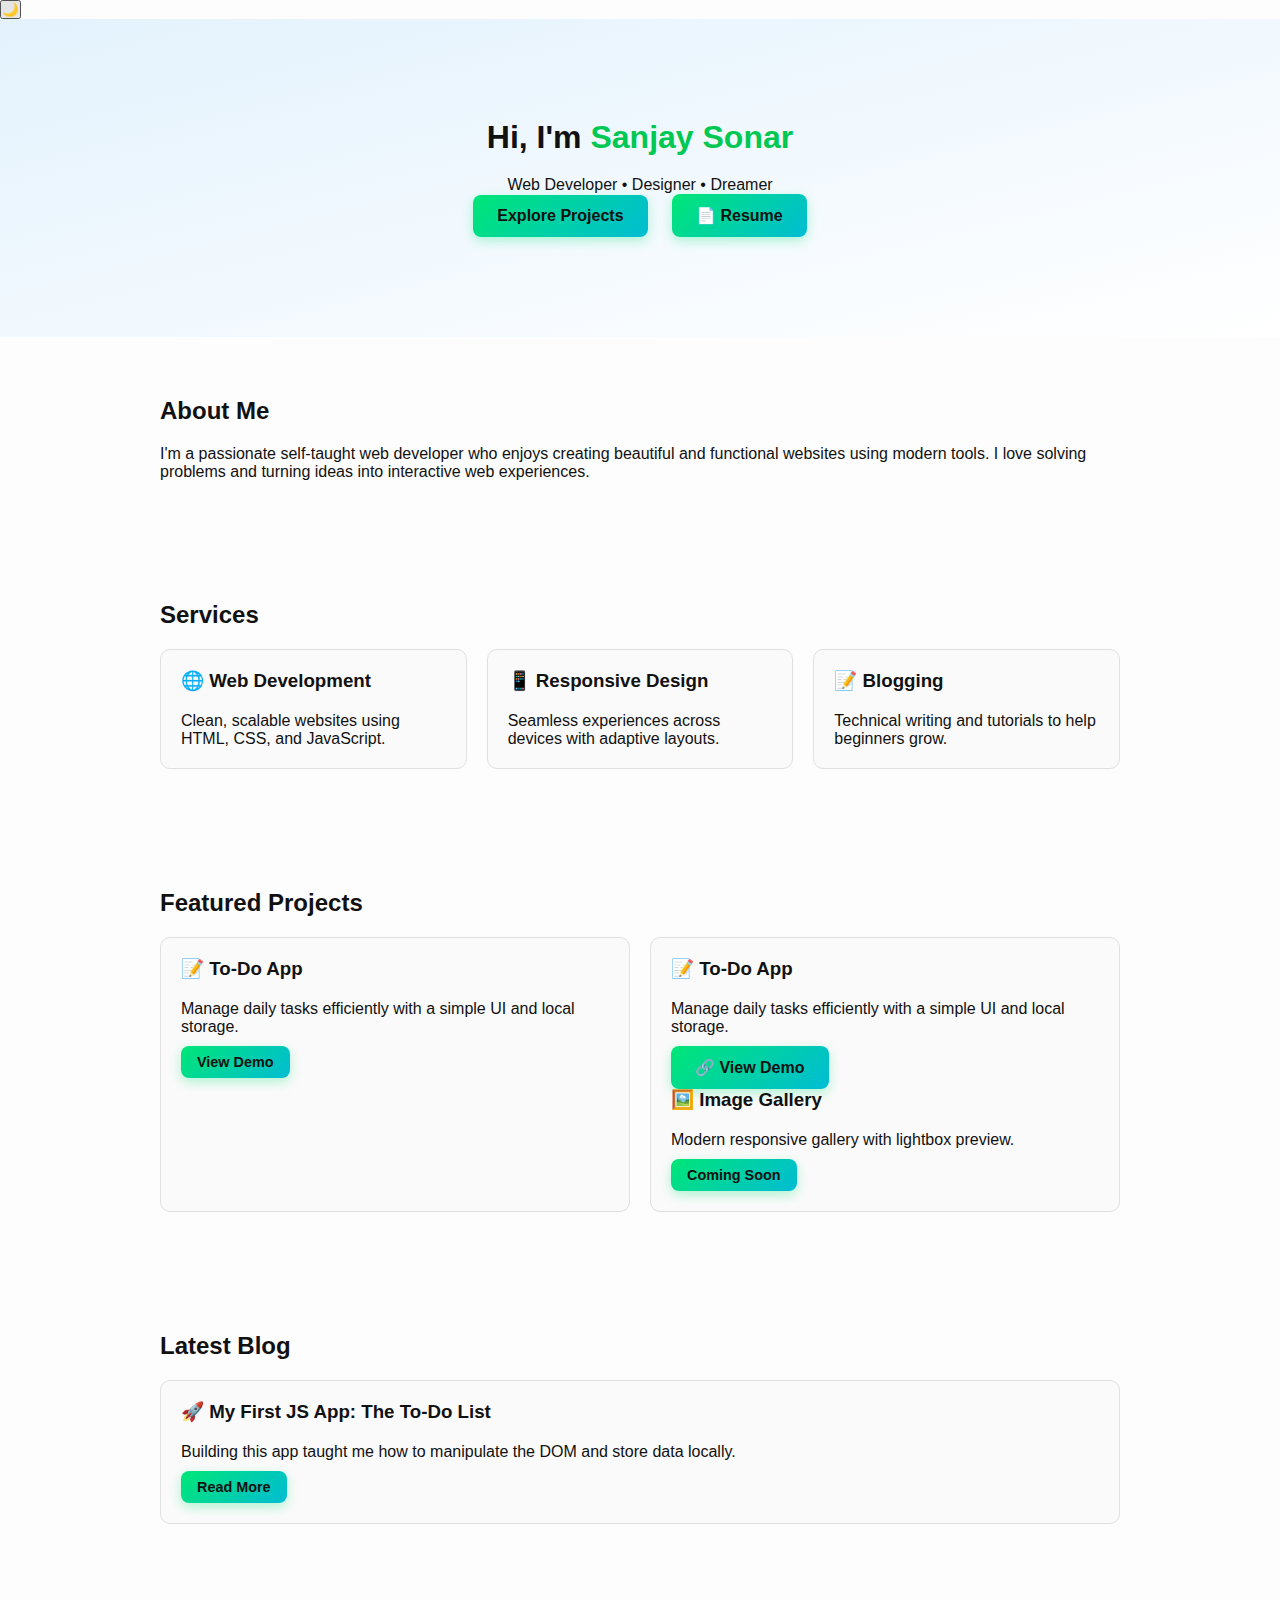
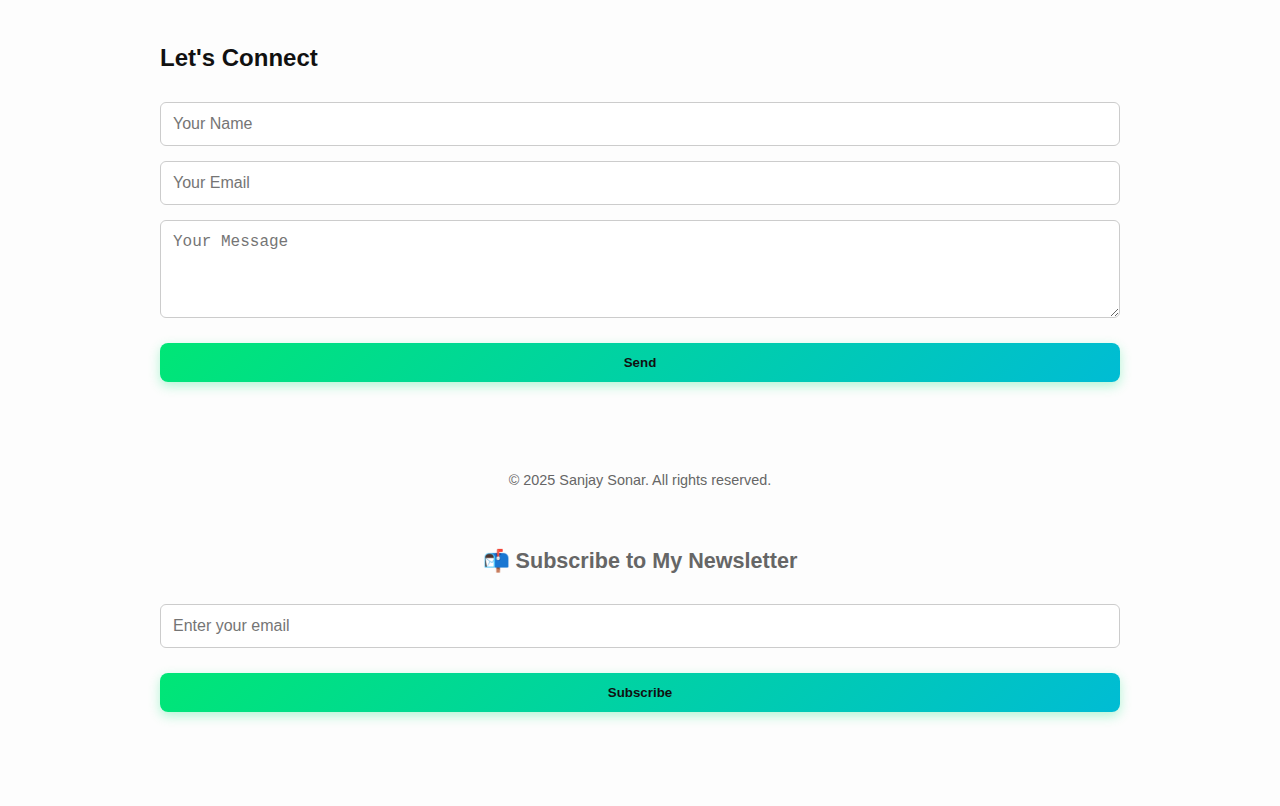
==== commit ec1a3443: "Update index.html" ====
--- a/index.html
+++ b/index.html
@@ -83,6 +83,13 @@
 
   <footer>
     <p>&copy; 2025 Sanjay Sonar. All rights reserved.</p>
+    <section id="newsletter" class="section">
+  <h2>📬 Subscribe to My Newsletter</h2>
+  <form action="https://formsubmit.co/youremail@example.com" method="POST">
+    <input type="email" name="email" placeholder="Enter your email" required />
+    <button type="submit" class="btn">Subscribe</button>
+  </form>
+</section>
   </footer>
 
   <script>
--- a/style.css
+++ b/style.css
@@ -140,6 +140,28 @@
     margin: 10px auto;
   }
 }
+.btn {
+  display: inline-block;
+  background: linear-gradient(135deg, #00e676, #00bcd4);
+  color: #111;
+  padding: 12px 24px;
+  font-weight: bold;
+  border: none;
+  border-radius: 8px;
+  cursor: pointer;
+  transition: transform 0.2s ease, box-shadow 0.3s ease;
+  text-align: center;
+  box-shadow: 0 4px 12px rgba(0, 230, 118, 0.3);
+}
+
+.btn:hover {
+  transform: scale(1.05);
+  box-shadow: 0 6px 18px rgba(0, 230, 118, 0.4);
+  background: linear-gradient(135deg, #00bcd4, #00e676);
+  text-shadow: 0 0 5px #fff, 0 0 10px #00e676, 0 0 20px #00e676;
+  color: #000;
+}
+
 .btn.clicked {
   transform: scale(0.95);
   box-shadow: 0 0 15px #00e676;
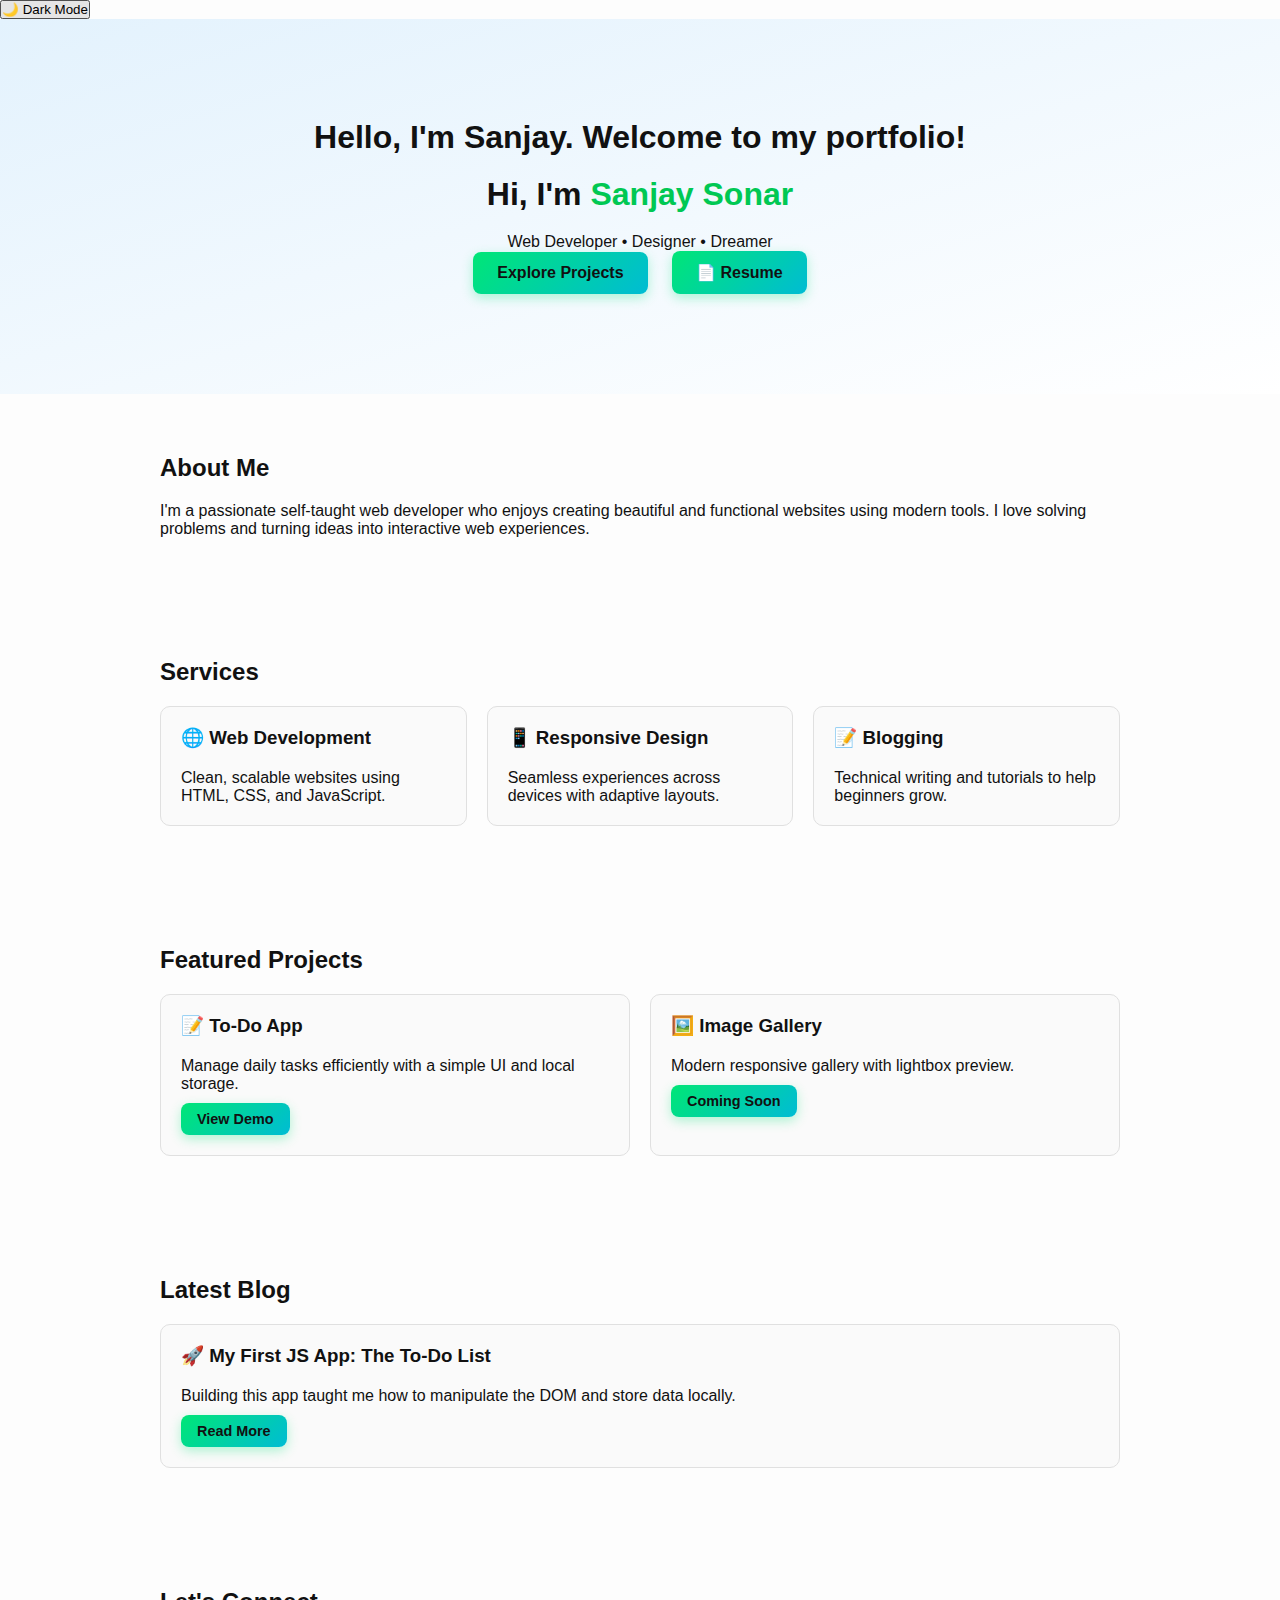
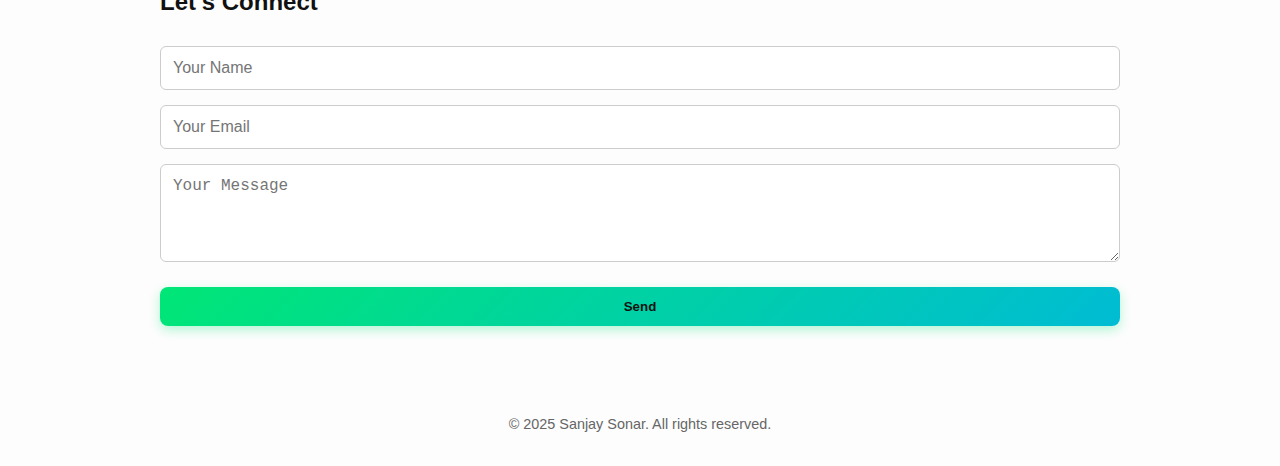
==== commit fa57accb: "Update index.html" ====
--- a/index.html
+++ b/index.html
@@ -5,11 +5,13 @@
   <meta name="viewport" content="width=device-width, initial-scale=1.0" />
   <title>Sanjay Sonar | Portfolio</title>
   <link rel="stylesheet" href="style.css" />
+  <link href="https://fonts.googleapis.com/css2?family=Poppins:wght@300;400;600&display=swap" rel="stylesheet">
 </head>
 <body>
-  <button id="theme-toggle">🌙</button>
-  
-  <header class="hero">
+  <button id="theme-toggle">🌙 Dark Mode</button>
+
+  <header class="hero fade-in">
+    <h1 class="typing-text"></h1>
     <h1>Hi, I'm <span class="highlight">Sanjay Sonar</span></h1>
     <p>Web Developer • Designer • Dreamer</p>
     <div class="hero-btns">
@@ -18,12 +20,12 @@
     </div>
   </header>
 
-  <section id="about" class="section">
+  <section id="about" class="section scroll-reveal">
     <h2>About Me</h2>
     <p>I'm a passionate self-taught web developer who enjoys creating beautiful and functional websites using modern tools. I love solving problems and turning ideas into interactive web experiences.</p>
   </section>
 
-  <section id="services" class="section">
+  <section id="services" class="section scroll-reveal">
     <h2>Services</h2>
     <div class="grid">
       <div class="card">
@@ -41,7 +43,7 @@
     </div>
   </section>
 
-  <section id="projects" class="section">
+  <section id="projects" class="section scroll-reveal">
     <h2>Featured Projects</h2>
     <div class="grid">
       <div class="card">
@@ -50,11 +52,6 @@
         <a href="#" class="btn small">View Demo</a>
       </div>
       <div class="card">
-        <div class="project-card featured">
-  <h3>📝 To-Do App</h3>
-  <p>Manage daily tasks efficiently with a simple UI and local storage.</p>
-  <a href="https://sanjay-sun.github.io/Money/todo-app/" target="_blank" class="btn">🔗 View Demo</a>
-</div>
         <h3>🖼️ Image Gallery</h3>
         <p>Modern responsive gallery with lightbox preview.</p>
         <a href="#" class="btn small">Coming Soon</a>
@@ -62,7 +59,7 @@
     </div>
   </section>
 
-  <section id="blog" class="section">
+  <section id="blog" class="section scroll-reveal">
     <h2>Latest Blog</h2>
     <div class="card">
       <h3>🚀 My First JS App: The To-Do List</h3>
@@ -71,7 +68,7 @@
     </div>
   </section>
 
-  <section id="contact" class="section">
+  <section id="contact" class="section scroll-reveal">
     <h2>Let's Connect</h2>
     <form action="https://formsubmit.co/sonarsanj@email.com" method="POST">
       <input type="text" name="name" placeholder="Your Name" required>
@@ -81,21 +78,62 @@
     </form>
   </section>
 
-  <footer>
+  <footer class="scroll-reveal">
     <p>&copy; 2025 Sanjay Sonar. All rights reserved.</p>
-    <section id="newsletter" class="section">
-  <h2>📬 Subscribe to My Newsletter</h2>
-  <form action="https://formsubmit.co/youremail@example.com" method="POST">
-    <input type="email" name="email" placeholder="Enter your email" required />
-    <button type="submit" class="btn">Subscribe</button>
-  </form>
-</section>
   </footer>
 
   <script>
+    // 🌗 Dark Mode Toggle
     const toggleBtn = document.getElementById("theme-toggle");
     toggleBtn.addEventListener("click", () => {
       document.body.classList.toggle("dark-mode");
+      toggleBtn.textContent = document.body.classList.contains("dark-mode")
+        ? "☀️ Light Mode"
+        : "🌙 Dark Mode";
+    });
+
+    // 🎯 Smooth Scrolling for Anchor Links
+    document.querySelectorAll('a[href^="#"]').forEach(anchor => {
+      anchor.addEventListener("click", function (e) {
+        e.preventDefault();
+        const target = document.querySelector(this.getAttribute("href"));
+        if (target) {
+          target.scrollIntoView({ behavior: "smooth" });
+        }
+      });
+    });
+
+    // 💥 Animate Buttons on Click
+    document.querySelectorAll(".btn").forEach(btn => {
+      btn.addEventListener("click", () => {
+        btn.classList.add("clicked");
+        setTimeout(() => {
+          btn.classList.remove("clicked");
+        }, 300);
+      });
+    });
+
+    // 🔥 Scroll Reveal
+    const revealElements = document.querySelectorAll('.scroll-reveal');
+
+    const revealOnScroll = () => {
+      const triggerBottom = window.innerHeight * 0.85;
+
+      revealElements.forEach(el => {
+        const boxTop = el.getBoundingClientRect().top;
+        if (boxTop < triggerBottom) {
+          el.classList.add('active');
+        }
+      });
+    };
+
+    window.addEventListener('scroll', revealOnScroll);
+    window.addEventListener('load', revealOnScroll);
+
+    // ⌨️ Typing Effect
+    document.addEventListener("DOMContentLoaded", () => {
+      const typing = document.querySelector('.typing-text');
+      typing.textContent = "Hello, I'm Sanjay. Welcome to my portfolio!";
     });
   </script>
 </body>
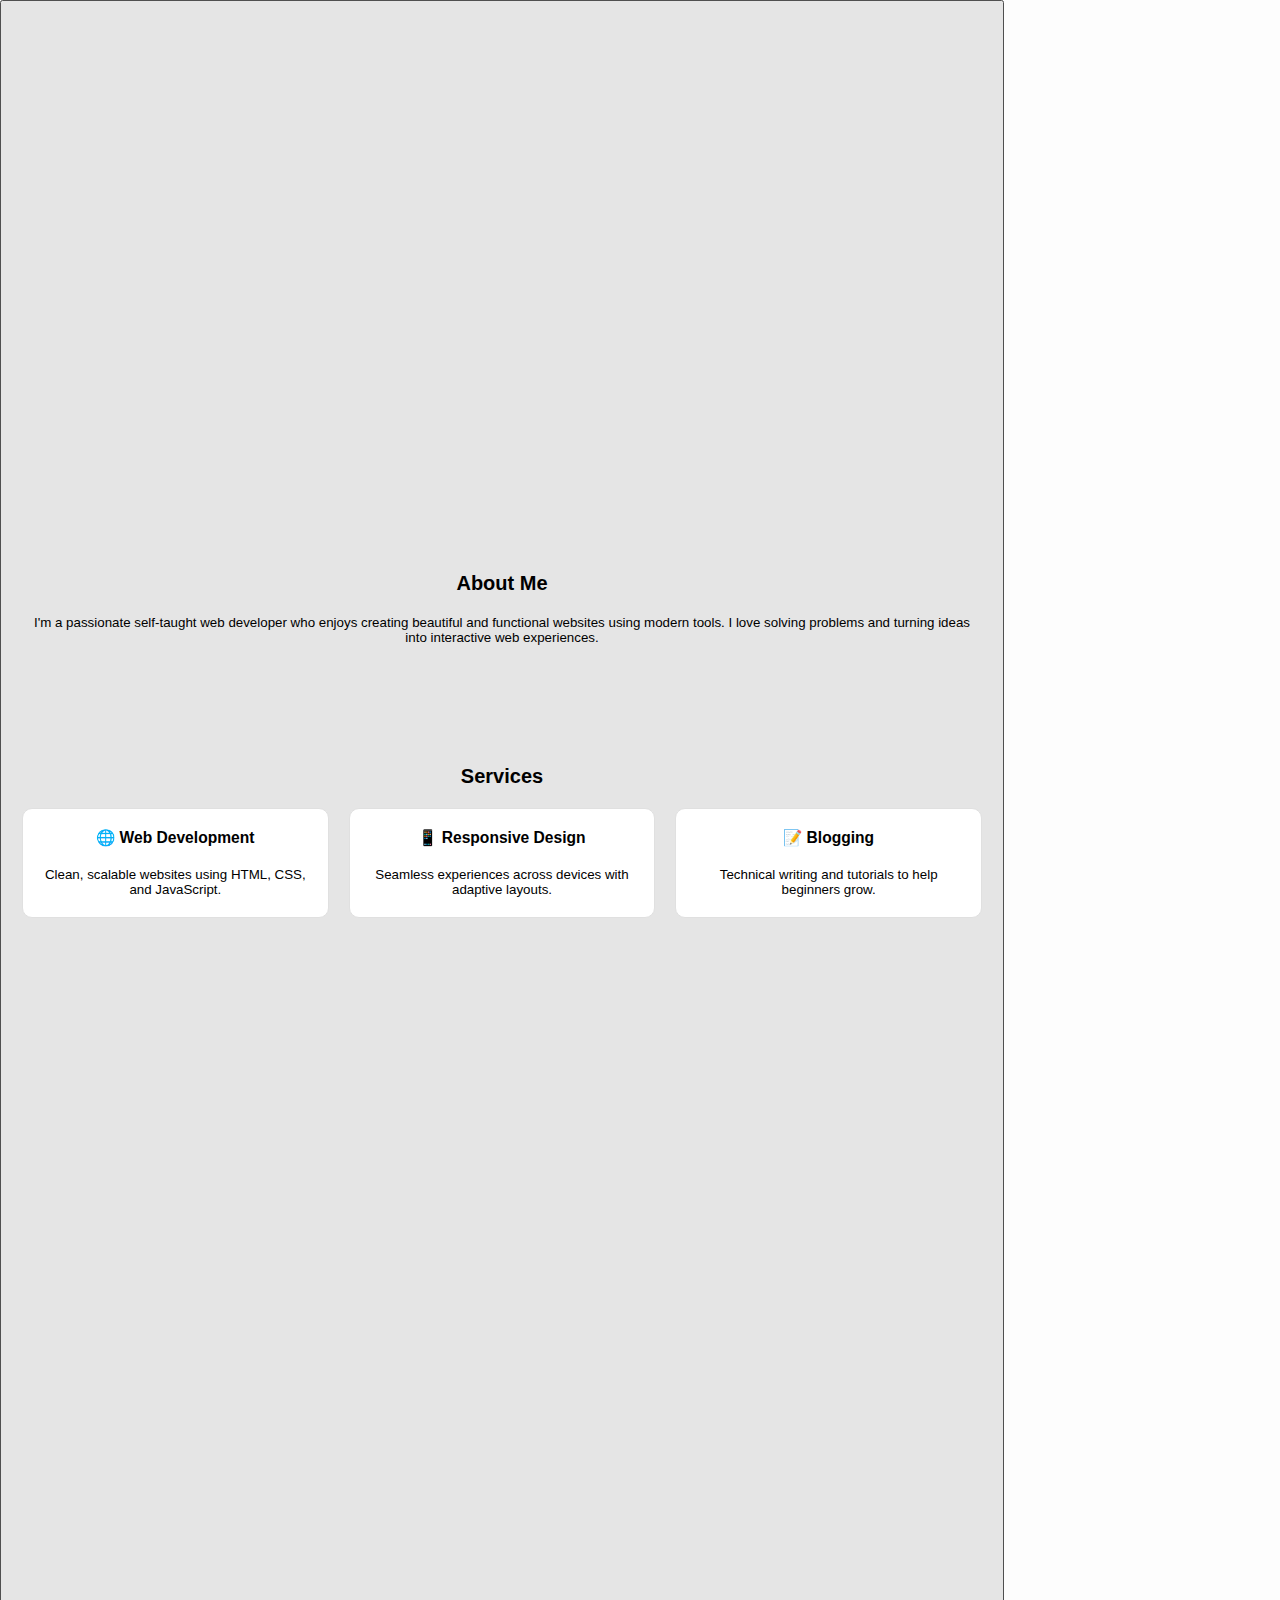
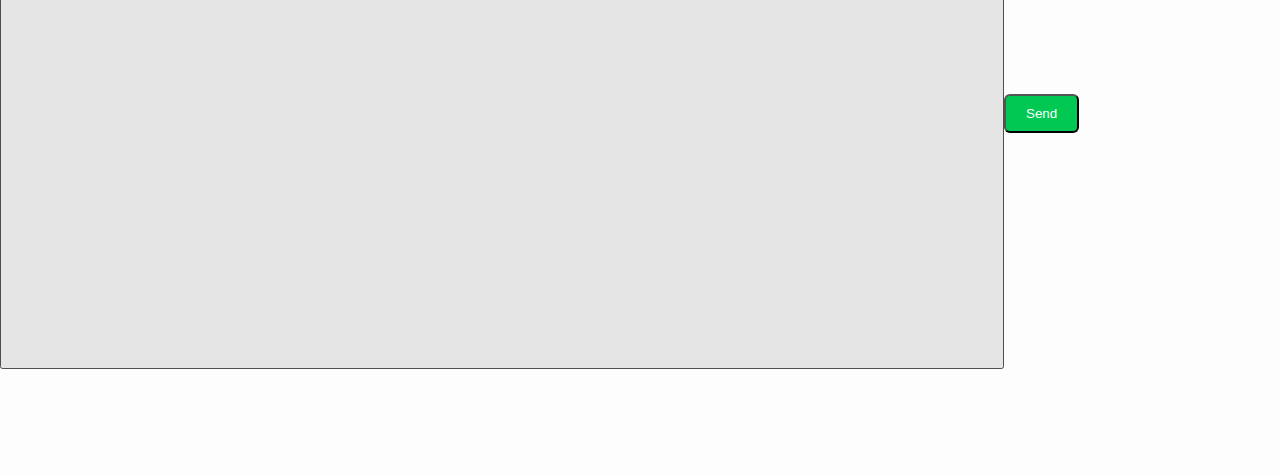
==== commit 471dd6eb: "Update index.html" ====
--- a/index.html
+++ b/index.html
@@ -8,8 +8,7 @@
   <link href="https://fonts.googleapis.com/css2?family=Poppins:wght@300;400;600&display=swap" rel="stylesheet">
 </head>
 <body>
-  <button id="theme-toggle">🌙 Dark Mode</button>
-
+  <button id="theme-toggle"><canvas id="stars-canvas"></canvas>
   <header class="hero fade-in">
     <h1 class="typing-text"></h1>
     <h1>Hi, I'm <span class="highlight">Sanjay Sonar</span></h1>
--- a/style.css
+++ b/style.css
@@ -5,10 +5,14 @@
   box-sizing: border-box;
 }
 body {
-  font-family: 'Segoe UI', sans-serif;
+  font-family: 'Poppins', sans-serif;
   background-color: #fdfdfd;
   color: #111;
   transition: background 0.3s ease, color 0.3s ease;
+  body {
+  background-image: url('https://www.transparenttextures.com/patterns/cubes.png');
+  background-repeat: repeat;
+}
 }
 a {
   color: #0099ff;
@@ -16,6 +20,13 @@
 }
 a:hover {
   text-decoration: underline;
+}
+:root {
+  --bg-color: #f9f9f9;
+  --text-color: #1a1a1a;
+  --accent-color: #4f46e5;
+  --card-bg: #ffffff;
+  --shadow: 0 4px 12px rgba(0, 0, 0, 0.05);
 }
 
 /* === Layout === */
@@ -47,7 +58,8 @@
   padding: 10px 20px;
   margin-top: 10px;
   border-radius: 6px;
-  transition: transform 0.2s ease, background 0.3s ease;
+  transition: transform 0.2s ease, background 0.3s ease, box-shadow 0.3s ease;
+  cursor: pointer;
 }
 .btn:hover {
   transform: scale(1.05);
@@ -56,6 +68,10 @@
 .btn.small {
   padding: 8px 16px;
   font-size: 0.9rem;
+}
+.btn.clicked {
+  transform: scale(0.95);
+  box-shadow: 0 0 15px #00e676;
 }
 
 /* === Hero === */
@@ -63,6 +79,7 @@
   text-align: center;
   padding: 100px 20px;
   background: linear-gradient(to bottom right, #e3f2fd, #fff);
+  animation: fadeInUp 1s ease forwards;
 }
 .hero-btns .btn {
   margin: 0 10px;
@@ -70,7 +87,7 @@
 
 /* === Card === */
 .card {
-  background: #fafafa;
+  background: var(--card-bg);
   border: 1px solid #e0e0e0;
   border-radius: 10px;
   padding: 20px;
@@ -78,7 +95,7 @@
 }
 .card:hover {
   transform: translateY(-5px);
-  box-shadow: 0 8px 16px rgba(0,0,0,0.1);
+  box-shadow: var(--shadow);
 }
 
 /* === Form === */
@@ -127,6 +144,56 @@
   border: 1px solid #444;
 }
 
+/* === Animations === */
+@keyframes fadeInUp {
+  from {
+    opacity: 0;
+    transform: translateY(30px);
+  }
+  to {
+    opacity: 1;
+    transform: translateY(0);
+  }
+}
+@keyframes fadeIn {
+  from { opacity: 0; }
+  to { opacity: 1; }
+}
+@keyframes slideInLeft {
+  from { opacity: 0; transform: translateX(-50px); }
+  to { opacity: 1; transform: translateX(0); }
+}
+@keyframes slideInRight {
+  from { opacity: 0; transform: translateX(50px); }
+  to { opacity: 1; transform: translateX(0); }
+}
+@keyframes zoomIn {
+  from { opacity: 0; transform: scale(0.9); }
+  to { opacity: 1; transform: scale(1); }
+}
+
+/* === Animation Classes === */
+.fade-in {
+  opacity: 0;
+  animation: fadeIn 1s ease-in-out forwards;
+}
+.scroll-reveal {
+  opacity: 0;
+  transform: translateY(20px);
+  transition: opacity 0.8s ease, transform 0.8s ease;
+}
+.scroll-reveal.active {
+  opacity: 1;
+  transform: translateY(0);
+}
+.typing-text {
+  font-size: 1.5rem;
+  color: var(--accent-color);
+  margin-bottom: 20px;
+  min-height: 1.5em;
+  animation: typing 3s steps(40, end);
+}
+
 /* === Responsive === */
 @media screen and (max-width: 600px) {
   .hero h1 {
@@ -140,30 +207,20 @@
     margin: 10px auto;
   }
 }
-.btn {
-  display: inline-block;
-  background: linear-gradient(135deg, #00e676, #00bcd4);
-  color: #111;
-  padding: 12px 24px;
-  font-weight: bold;
-  border: none;
-  border-radius: 8px;
-  cursor: pointer;
-  transition: transform 0.2s ease, box-shadow 0.3s ease;
-  text-align: center;
-  box-shadow: 0 4px 12px rgba(0, 230, 118, 0.3);
-}
-
-.btn:hover {
-  transform: scale(1.05);
-  box-shadow: 0 6px 18px rgba(0, 230, 118, 0.4);
-  background: linear-gradient(135deg, #00bcd4, #00e676);
-  text-shadow: 0 0 5px #fff, 0 0 10px #00e676, 0 0 20px #00e676;
-  color: #000;
-}
-
-.btn.clicked {
-  transform: scale(0.95);
-  box-shadow: 0 0 15px #00e676;
-}
-
+
+/* === Scrollbar Styling === */
+::-webkit-scrollbar {
+  width: 8px;
+}
+::-webkit-scrollbar-thumb {
+  background: #ccc;
+  border-radius: 10px;
+}
+::-webkit-scrollbar-track {
+  background: transparent;
+}
+.hero {
+  background: url('https://images.unsplash.com/photo-1504384308090-c894fdcc538d?auto=format&fit=crop&w=1920&q=80') no-repeat center center/cover;
+  color: white;
+  text-shadow: 0 2px 4px rgba(0,0,0,0.6);
+}
